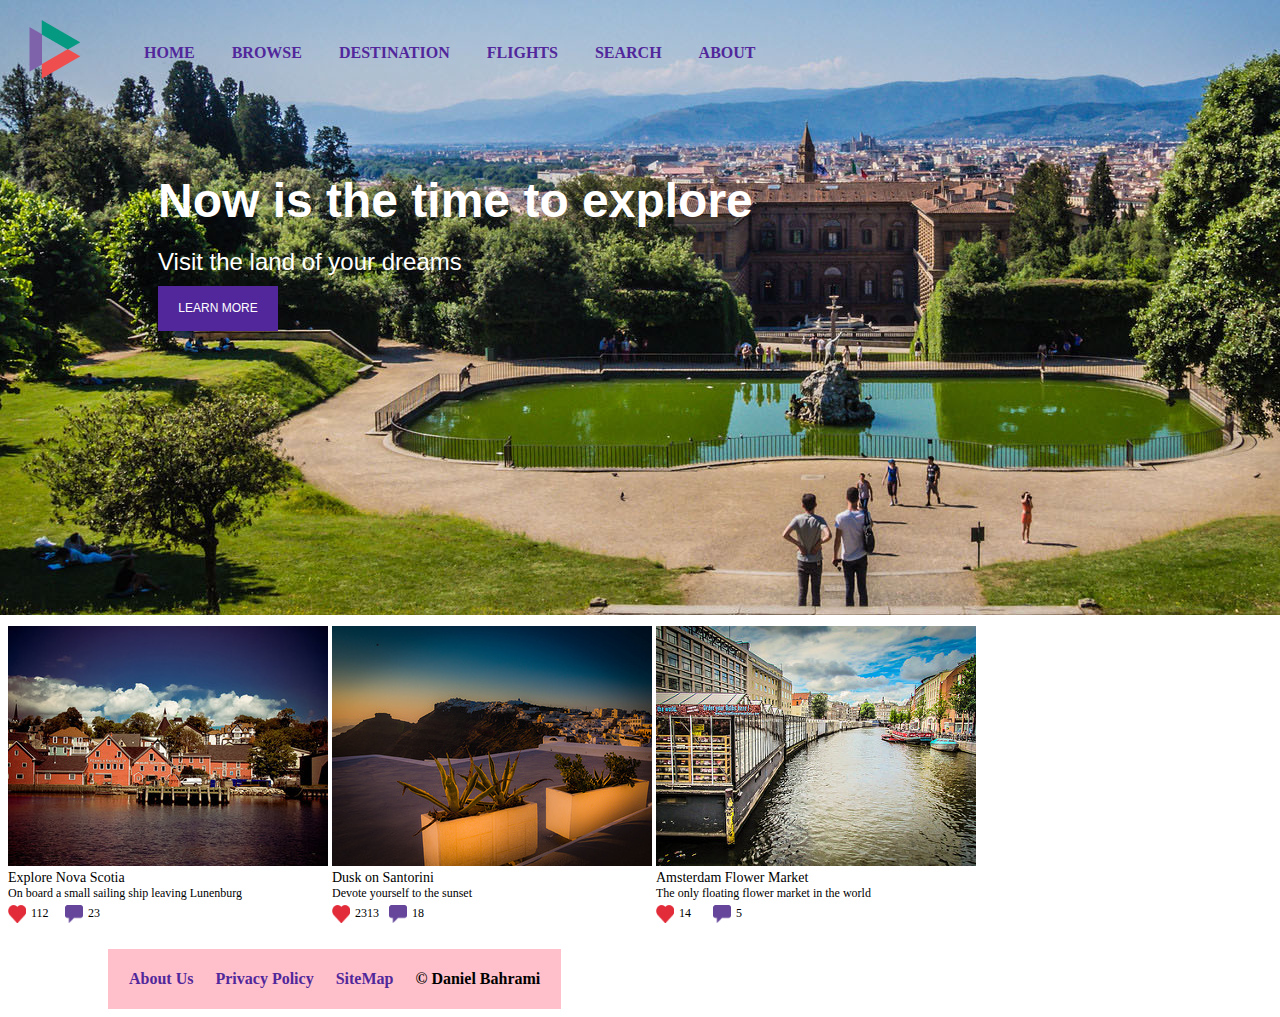
==== assignment1/pages/index.html @ 3cd84703 "asg1" ====
<!DOCTYPE html>
<html>
    <head>
        <link rel = "stylesheet" href = "style.css">
    </head>
    <body>
        <table class = "header">
            <tr>
                <th><a href = "index.html">HOME</a></th>
                <th><a href = "#">BROWSE</a></th>
                <th><a href = "#">DESTINATION</a></th>
                <th><a href = "#">FLIGHTS</a></th>
                <th><a href = "#">SEARCH</a></th>
                <th><a href = "#">ABOUT</a></th>
            </tr>
        </table>
        
        <div class = "title">Now is the time to explore</div>
        <div class = "sub-head">Visit the land of your dreams</div>
        <div class = "learn"> LEARN MORE</div>

        
        <div class = "item">
        <a href = "img1.html"><img src = "../images/1-small.jpg" class = "img"></a>
        <a href = "img1.html"><span class = "caption">Explore Nova Scotia</span></a>
        <span class = "cap-description">On board a small sailing ship leaving Lunenburg
            <span class = "stat1">112</span><span class = "stat2">23</span>
            
        </span>
        </div>

        <div class = "item">
        <a href = "img2.html"><img src = "../images/2-small.jpg" class = "santorini" class = "img"></a>
        <a href = "img2.html"><span class = "caption">Dusk on Santorini</span></a>
        <span class = "cap-description">Devote yourself to the sunset
            <span class = "stat1">2313</span><span class = "stat2">18</span>
        </span>
        </div>

        <div class = "item">
        <a href = "img3.html"><img src = "../images/3-small.jpg" class = "amsterdam" class = "img"></a>
        <a href = "img3.html"><span class = "caption">Amsterdam Flower Market</span></a>
        <span class = "cap-description">The only floating flower market in the world 
            <span class = "stat1">14</span><span class = "stat2">5</span>
        </span>
        </div> 

        <br><br>
        <table class = "footer">
            <tr>
                <th><a href = "#">About Us</a></th>
                <th><a href = "#">Privacy Policy</a></th>
                <th><a href = "#">SiteMap</a></th>
                <th>&copy; Daniel Bahrami</th>
            </tr>
        </table>
        

        
</html>
---- assignment1/pages/style.css ----
.header{
    border-spacing: 35px;
    padding-left: 100px;
    background-repeat: no-repeat;
    background-image: url(../images/logo.png);
    background-position: 0.5cm 0.3cm;
}

a[href] {color:#51279B;}
.header a:link { text-decoration: none; }
.header a:hover { color: #8662c7;}

.title{
    font-size: 48px;
    padding-top: 75px;
    padding-left: 150px;
    font-weight: bold;
    color: white;
    font-family: Sans-serif;
}

.sub-head{
    font-size: 24px;
    padding-top: 20px;
    padding-left: 150px;
    color: white;
    font-family: Sans-serif;
    
}

.learn{
    background-color:#51279B;
    width: 120px;
    height: 30px;
    margin: 10px 150px;
    text-align: center;
    padding-top: 15px;
    color:white;
    font-size: 12px;
    font-family: Sans-serif;

}

body{
    background-image: url("../images/florence.jpg");
    background-repeat: no-repeat;
}


.img{
    margin-top: 285px;
    display: inline-block;
}



.item {
    vertical-align: bottom;
    display: inline-block;
    text-align: left;
    width: 320px;
}

.caption {
    display: block;
    font-size: 14px;
    color: black;
} 

.item a:link {text-decoration: none; }

.cap-description{
    display: block;
    font-size: 12px;
    background-image: url("../images/heart.png"), url("../images/comment.png");
    background-repeat: no-repeat;
    background-size: 18px 18px;
    background-position: 0cm 0.5cm, 1.5cm 0.5cm;
}

.stat1{
    display: block;
    position: relative;
    top:5px;
    left:23px;
}

.stat2{
    position: relative;
    top:-10px;
    left:80px;
}

.footer{
    color:black;
    border-spacing: 20px;
    margin-left: 100px;
    background-color: pink;
    
}

.footer a:link { text-decoration: none; }
.footer a:hover { color: #8662c7; }
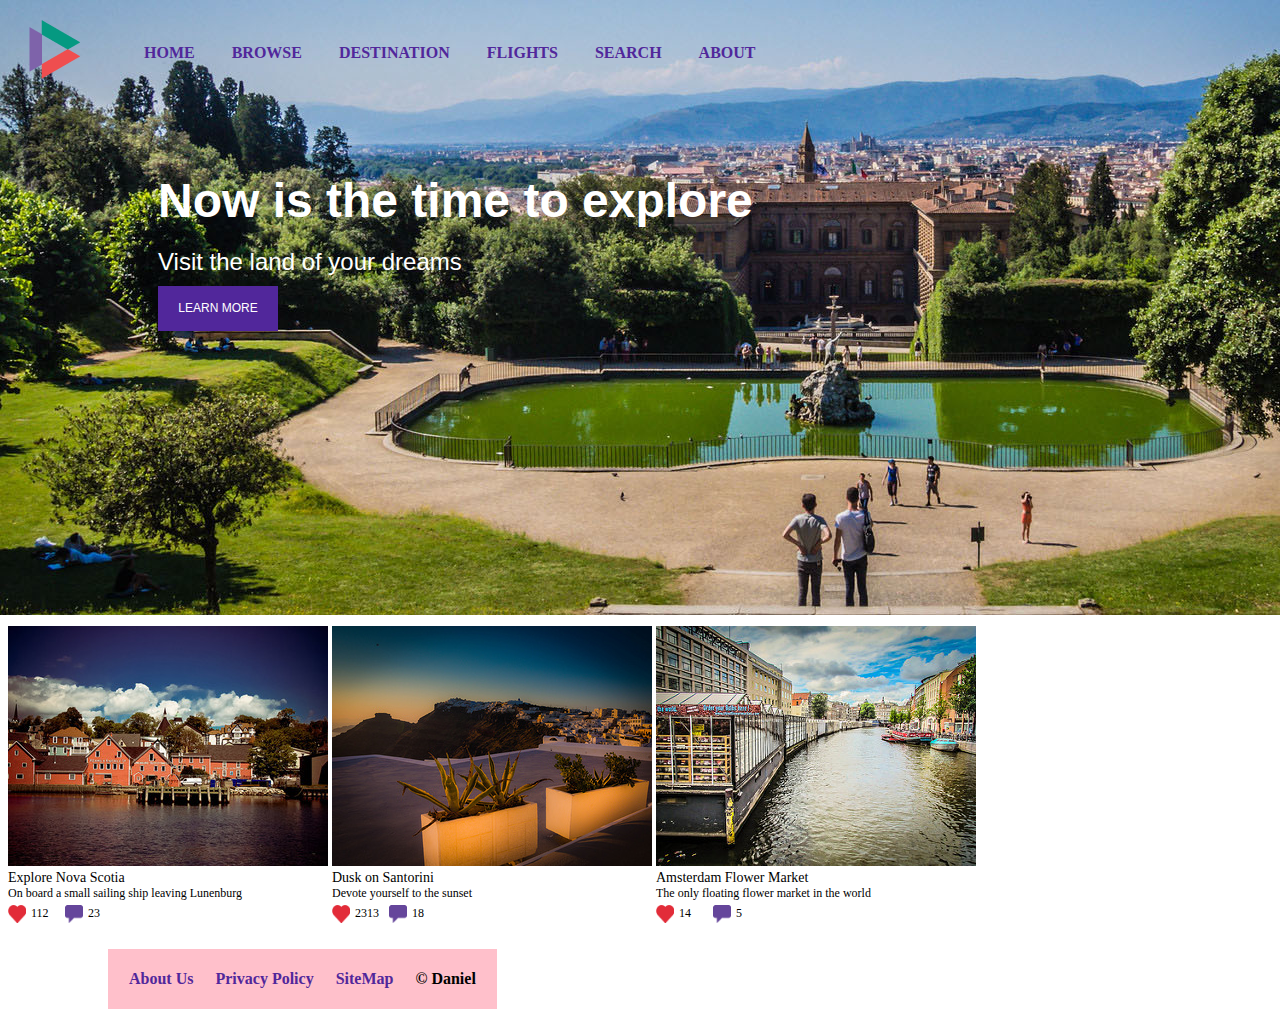
==== commit ad32b147: "ag1" ====
--- a/assignment1/pages/index.html
+++ b/assignment1/pages/index.html
@@ -51,7 +51,7 @@
                 <th><a href = "#">About Us</a></th>
                 <th><a href = "#">Privacy Policy</a></th>
                 <th><a href = "#">SiteMap</a></th>
-                <th>&copy; Daniel Bahrami</th>
+                <th>&copy; Daniel</th>
             </tr>
         </table>
         
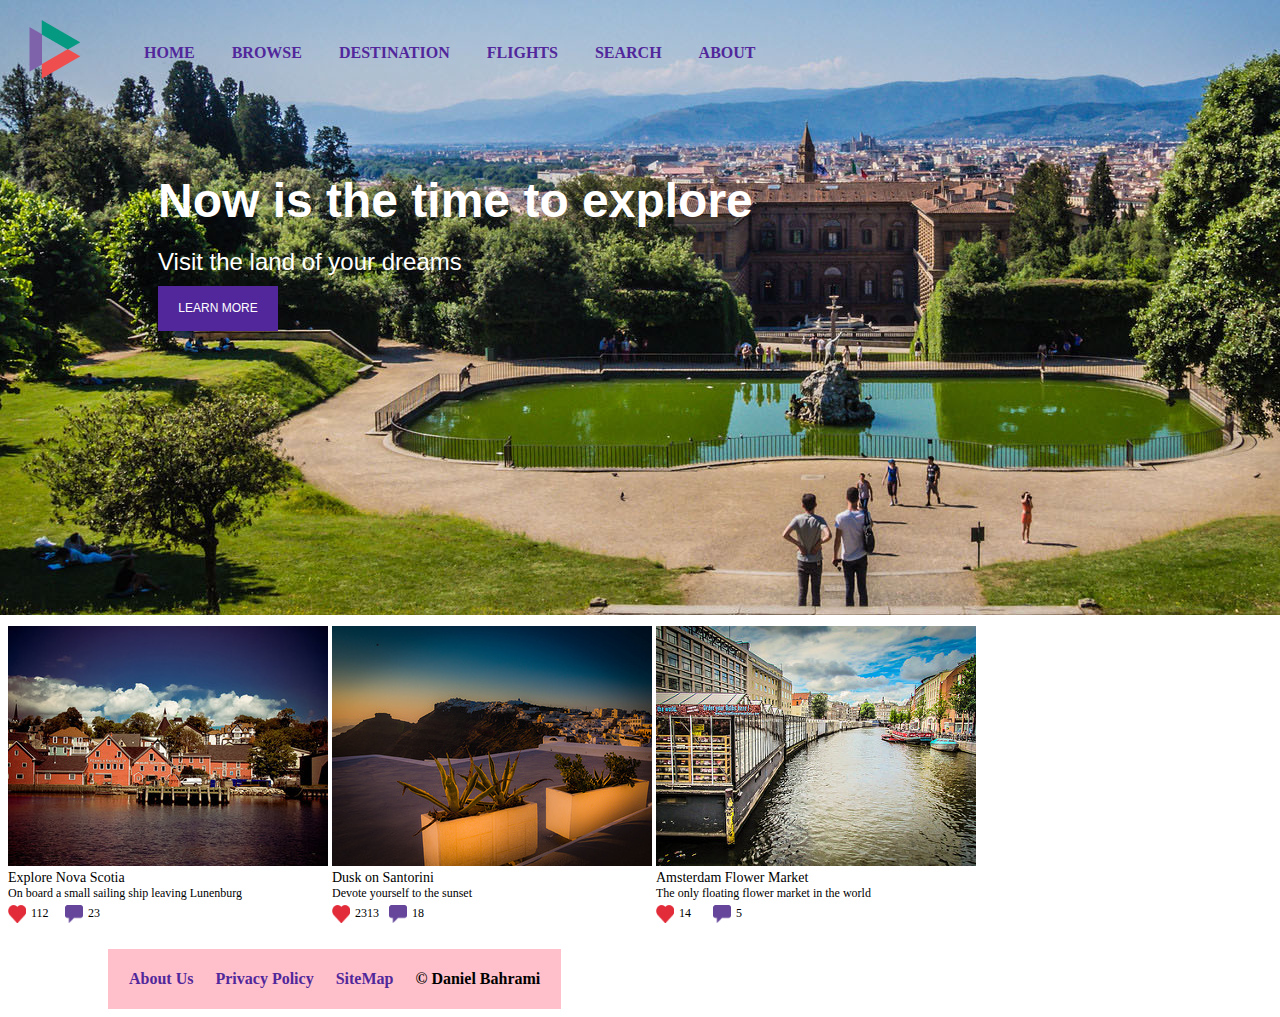
==== commit 41c15a6f: "asg1" ====
--- a/assignment1/pages/index.html
+++ b/assignment1/pages/index.html
@@ -51,7 +51,7 @@
                 <th><a href = "#">About Us</a></th>
                 <th><a href = "#">Privacy Policy</a></th>
                 <th><a href = "#">SiteMap</a></th>
-                <th>&copy; Daniel</th>
+                <th>&copy; Daniel Bahrami</th>
             </tr>
         </table>
         
